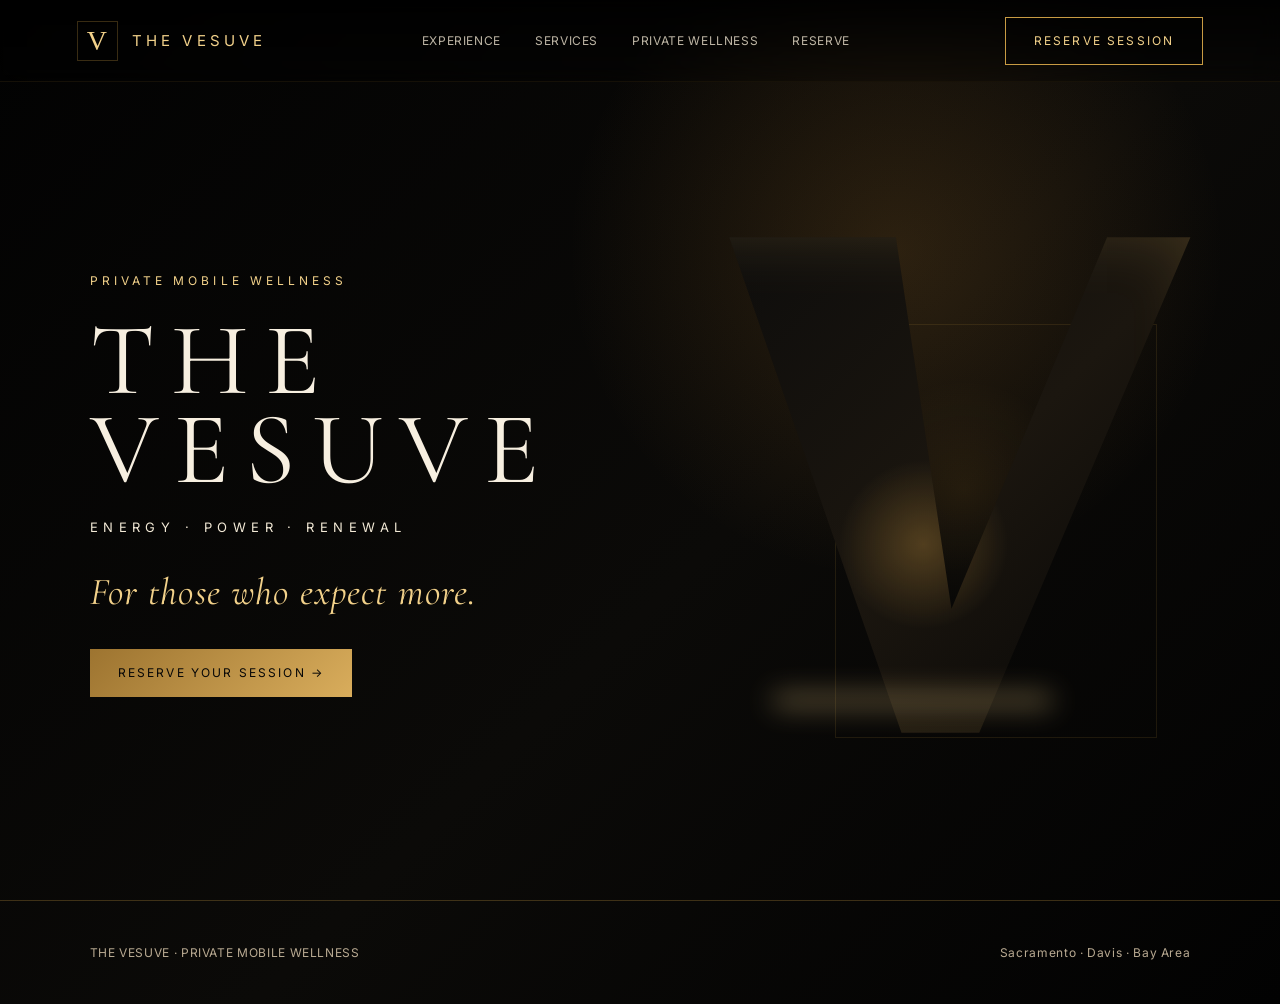
==== index.html @ 871d91bc "Add files via upload Initial website upload" ====
<!doctype html><html lang="en"><head><meta charset="utf-8"><meta name="viewport" content="width=device-width, initial-scale=1">
<link rel="preconnect" href="https://fonts.googleapis.com"><link href="https://fonts.googleapis.com/css2?family=Cormorant+Garamond:wght@400;500&family=Inter:wght@300;400;500;600&display=swap" rel="stylesheet"><link rel="stylesheet" href="styles.css"><title>The Vesuve | Private Mobile Wellness</title><meta name="description" content="The Vesuve — private mobile wellness for those who expect more."></head><body class="page"><header class="nav">
<a class="logo" href="index.html"><span class="logo-mark">V</span><span class="logo-text">THE VESUVE</span></a>
<nav class="nav-links"><a href="experience.html">Experience</a><a href="services.html">Services</a><a href="private-wellness.html">Private Wellness</a><a href="reserve.html">Reserve</a></nav>
<a class="btn" href="reserve.html">Reserve Session</a><div class="menu">☰</div>
</header><main class="hero"><section><div class="kicker">Private Mobile Wellness</div><h1>THE<br>VESUVE</h1><div class="subtitle">Energy · Power · Renewal</div><div class="tagline">For those who expect more.</div><a class="btn fill" href="reserve.html">Reserve Your Session →</a></section><section class="hero-v"><div class="hero-card"></div><div class="v-stone"></div><div class="v-glow"></div></section></main><footer class="footer"><div>THE VESUVE · PRIVATE MOBILE WELLNESS</div><div>Sacramento · Davis · Bay Area</div></footer></body></html>
---- styles.css ----
:root{
  --black:#050505; --black2:#0b0a08; --gold:#c89b43; --gold2:#f2d18a;
  --cream:#f7efe0; --muted:#b9aa92; --line:rgba(200,155,67,.28);
}
*{box-sizing:border-box}
html{scroll-behavior:smooth}
body{margin:0;background:var(--black);color:var(--cream);font-family:Inter,Arial,sans-serif;letter-spacing:.04em}
a{text-decoration:none;color:inherit}
.page{min-height:100vh;background:radial-gradient(circle at 70% 25%,rgba(201,139,54,.18),transparent 28%),linear-gradient(135deg,#020202,#0b0a08 55%,#020202)}
.nav{position:fixed;top:0;left:0;right:0;z-index:20;height:82px;display:flex;align-items:center;justify-content:space-between;padding:0 6vw;background:linear-gradient(to bottom,rgba(0,0,0,.85),rgba(0,0,0,.25));backdrop-filter:blur(10px);border-bottom:1px solid rgba(200,155,67,.10)}
.logo{display:flex;align-items:center;gap:14px;color:var(--gold2)}
.logo-mark{font-family:Georgia,serif;font-size:28px;line-height:1;border:1px solid var(--line);padding:5px 9px;color:var(--gold2)}
.logo-text{font-size:15px;letter-spacing:.28em}
.nav-links{display:flex;gap:34px;align-items:center;font-size:12px;text-transform:uppercase;color:#e7ddc9}
.nav-links a{opacity:.82}.nav-links a:hover{color:var(--gold2);opacity:1}
.btn{display:inline-flex;align-items:center;justify-content:center;gap:14px;min-height:48px;padding:0 28px;border:1px solid var(--gold);color:var(--gold2);background:rgba(0,0,0,.32);text-transform:uppercase;font-size:12px;letter-spacing:.18em}
.btn.fill{background:linear-gradient(135deg,#9d7430,#d9ad5c);color:#070707;border:none}.btn:hover{transform:translateY(-1px);box-shadow:0 0 30px rgba(200,155,67,.18)}
.menu{display:none;font-size:28px;color:var(--gold2)}
.hero{min-height:100vh;padding:130px 7vw 60px;display:grid;grid-template-columns:1fr 1.1fr;align-items:center;gap:40px}
.kicker{font-size:12px;text-transform:uppercase;color:var(--gold2);letter-spacing:.34em;margin-bottom:28px}
h1{margin:0;font-family:'Cormorant Garamond',Georgia,serif;font-size:clamp(54px,8vw,128px);font-weight:400;line-height:.86;letter-spacing:.16em}
.subtitle{font-size:13px;text-transform:uppercase;letter-spacing:.42em;margin:26px 0;color:#f3ead7}
.tagline{font-family:'Cormorant Garamond',Georgia,serif;color:var(--gold2);font-size:clamp(24px,3vw,38px);font-style:italic;letter-spacing:.03em;margin:34px 0}
.hero-v{position:relative;height:min(64vh,620px);min-height:430px;display:flex;align-items:center;justify-content:center}
.v-stone{position:absolute;inset:7% 0;background:radial-gradient(circle at 52% 62%,rgba(255,190,79,.24),transparent 20%),linear-gradient(135deg,#0b0b0b,#1b160f 55%,#050505);clip-path:polygon(17% 0,47% 0,57% 75%,85% 0,100% 0,62% 100%,48% 100%);box-shadow:0 0 90px rgba(211,151,61,.25),inset 0 0 60px rgba(255,205,108,.16);filter:drop-shadow(0 0 24px rgba(213,153,58,.55))}
.v-glow{position:absolute;bottom:12%;width:50%;height:7px;background:var(--gold2);filter:blur(14px);opacity:.8}
.hero-card{position:absolute;inset:auto 6% 6% auto;width:58%;height:72%;border:1px solid rgba(200,155,67,.13);background:radial-gradient(circle at 40% 40%,rgba(255,185,70,.08),transparent 35%)}
.section{min-height:100vh;padding:120px 7vw;display:grid;grid-template-columns:1fr 1fr;gap:70px;align-items:center;border-top:1px solid var(--line)}
.section h2{font-family:'Cormorant Garamond',Georgia,serif;font-size:clamp(38px,5vw,78px);line-height:.95;font-weight:400;letter-spacing:.12em;margin:0 0 26px}
.gold{color:var(--gold2)}.copy{font-size:17px;line-height:1.8;letter-spacing:.02em;color:#d3c7b6;max-width:560px}
.visual{min-height:480px;border:1px solid rgba(200,155,67,.18);background:linear-gradient(135deg,#090806,#1a120a,#050505);position:relative;overflow:hidden}
.visual:before{content:"";position:absolute;inset:0;background:radial-gradient(circle at 60% 35%,rgba(255,165,55,.28),transparent 18%),linear-gradient(115deg,transparent 0 44%,rgba(255,194,91,.2) 45%,transparent 47%)}
.visual.hands:after{content:"";position:absolute;left:8%;right:8%;bottom:18%;height:38%;border-radius:50% 50% 20% 20%;background:radial-gradient(ellipse at center,#8d5226,#2c170e 70%,transparent 73%);box-shadow:0 -25px 70px rgba(255,158,58,.25)}
.visual.room:before{background:linear-gradient(to right,rgba(0,0,0,.2),rgba(0,0,0,.75)),radial-gradient(circle at 72% 45%,rgba(255,172,64,.32),transparent 18%),linear-gradient(90deg,transparent 0 50%,rgba(201,155,67,.28) 50% 51%,transparent 52%),linear-gradient(135deg,#060504,#1b130c,#050505)}
.visual.room:after{content:"";position:absolute;left:10%;right:10%;bottom:18%;height:18%;background:#090807;border:1px solid rgba(200,155,67,.22);box-shadow:0 -30px 60px rgba(255,169,62,.15)}
.service{display:grid;grid-template-columns:1fr auto;gap:20px;padding:26px 0;border-bottom:1px solid var(--line)}
.service h3{margin:0 0 8px;font-size:15px;text-transform:uppercase;color:#fff;letter-spacing:.22em}.service p{margin:0;color:var(--muted);line-height:1.6;font-size:14px}.price{color:var(--gold2);font-size:13px;white-space:nowrap}
.form{max-width:700px;width:100%;display:grid;grid-template-columns:1fr 1fr;gap:16px}
.input,.textarea,select{width:100%;background:#080806;border:1px solid rgba(200,155,67,.23);color:var(--cream);padding:16px;font-size:14px;outline:none}.textarea{grid-column:1/-1;min-height:120px}.form .btn{grid-column:1/-1}
.features{display:grid;grid-template-columns:repeat(5,1fr);gap:20px;border-top:1px solid var(--line);padding-top:45px}
.feature{text-align:center;border-right:1px solid var(--line);padding:0 12px}.feature:last-child{border-right:none}.icon{font-size:34px;color:var(--gold2);margin-bottom:16px}.feature h3{font-size:13px;text-transform:uppercase;letter-spacing:.18em}
.footer{padding:44px 7vw;border-top:1px solid var(--line);display:flex;justify-content:space-between;color:var(--muted);font-size:12px}
@media(max-width:900px){.nav-links{display:none}.menu{display:block}.nav{height:70px}.hero,.section{grid-template-columns:1fr;padding:110px 6vw 60px}.hero-v{min-height:320px;height:42vh;order:-1}.features{grid-template-columns:1fr 1fr}.form{grid-template-columns:1fr}.footer{flex-direction:column;gap:16px}}
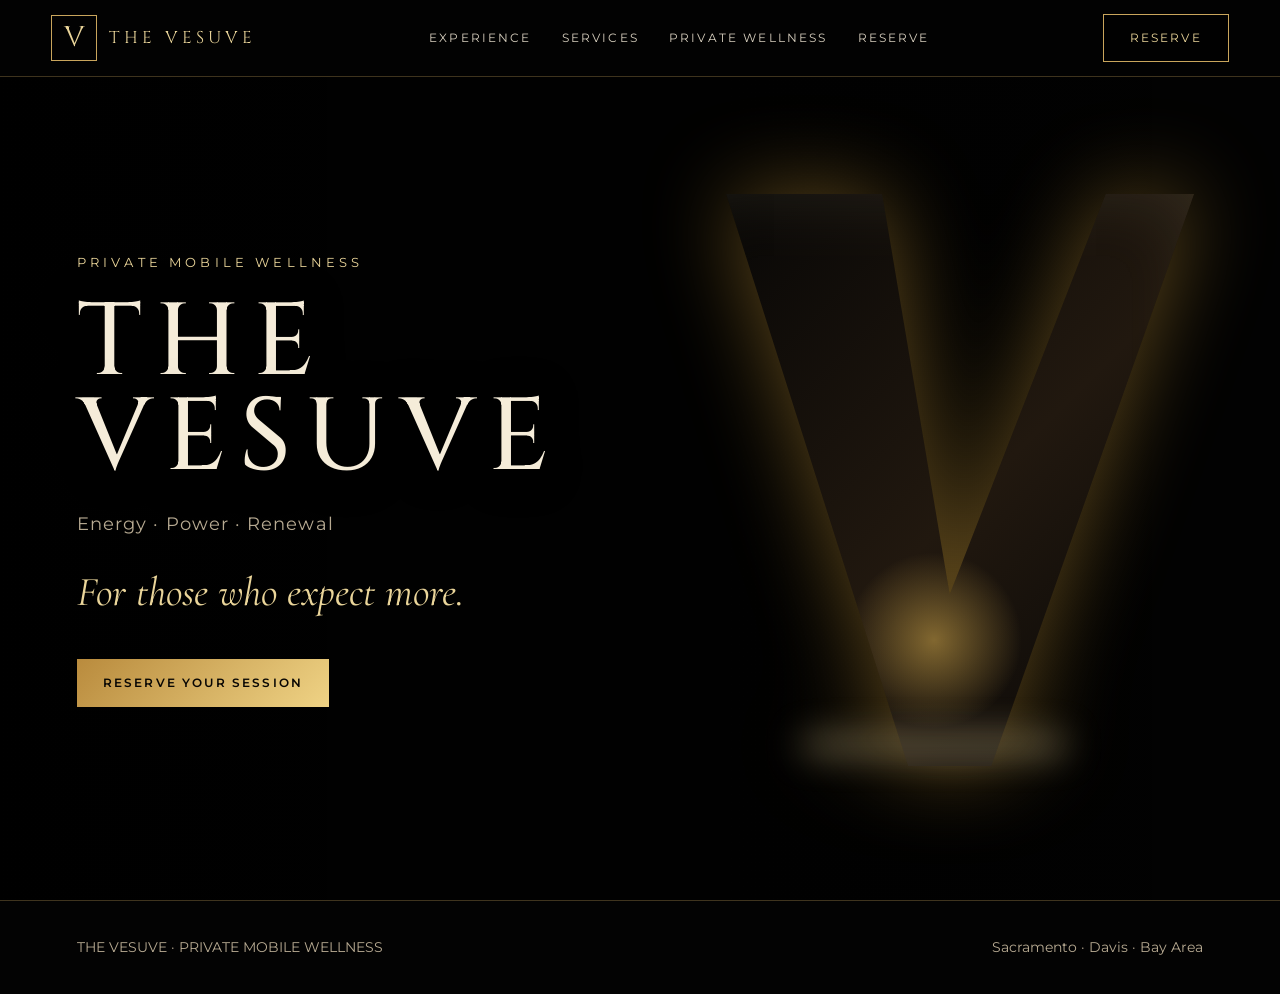
==== commit df2cfa91: "Upload website redesign V2" ====
--- a/index.html
+++ b/index.html
@@ -1,6 +1 @@
-<!doctype html><html lang="en"><head><meta charset="utf-8"><meta name="viewport" content="width=device-width, initial-scale=1">
-<link rel="preconnect" href="https://fonts.googleapis.com"><link href="https://fonts.googleapis.com/css2?family=Cormorant+Garamond:wght@400;500&family=Inter:wght@300;400;500;600&display=swap" rel="stylesheet"><link rel="stylesheet" href="styles.css"><title>The Vesuve | Private Mobile Wellness</title><meta name="description" content="The Vesuve — private mobile wellness for those who expect more."></head><body class="page"><header class="nav">
-<a class="logo" href="index.html"><span class="logo-mark">V</span><span class="logo-text">THE VESUVE</span></a>
-<nav class="nav-links"><a href="experience.html">Experience</a><a href="services.html">Services</a><a href="private-wellness.html">Private Wellness</a><a href="reserve.html">Reserve</a></nav>
-<a class="btn" href="reserve.html">Reserve Session</a><div class="menu">☰</div>
-</header><main class="hero"><section><div class="kicker">Private Mobile Wellness</div><h1>THE<br>VESUVE</h1><div class="subtitle">Energy · Power · Renewal</div><div class="tagline">For those who expect more.</div><a class="btn fill" href="reserve.html">Reserve Your Session →</a></section><section class="hero-v"><div class="hero-card"></div><div class="v-stone"></div><div class="v-glow"></div></section></main><footer class="footer"><div>THE VESUVE · PRIVATE MOBILE WELLNESS</div><div>Sacramento · Davis · Bay Area</div></footer></body></html>+<!doctype html><html lang="en"><head><meta charset="utf-8"><meta name="viewport" content="width=device-width, initial-scale=1"><link rel="preconnect" href="https://fonts.googleapis.com"><link href="https://fonts.googleapis.com/css2?family=Cinzel:wght@400;500;600&family=Cormorant+Garamond:ital,wght@0,400;0,500;1,400;1,500&family=Montserrat:wght@300;400;500;600&display=swap" rel="stylesheet"><link rel="stylesheet" href="styles.css"><title>The Vesuve | Private Mobile Wellness</title></head><body><header class="site-header"><a class="brand" href="index.html"><span class="brand-mark">V</span><span class="brand-name">THE VESUVE</span></a><nav class="nav"><a href="experience.html">Experience</a><a href="services.html">Services</a><a href="private-wellness.html">Private Wellness</a><a href="reserve.html">Reserve</a></nav><div class="header-actions"><a class="btn" href="reserve.html">Reserve</a><button class="menu-btn" data-menu-button aria-label="Open menu" aria-expanded="false">☰</button></div></header><nav class="mobile-menu" data-mobile-menu><a href="experience.html">Experience</a><a href="services.html">Services</a><a href="private-wellness.html">Private Wellness</a><a href="reserve.html">Reserve</a><a class="btn gold" href="reserve.html">Reserve Your Session</a></nav><main class="hero"><section class="hero-copy"><p class="kicker">Private Mobile Wellness</p><h1>THE<br>VESUVE</h1><p class="hero-sub">Energy · Power · Renewal</p><p class="tagline">For those who expect more.</p><a class="btn gold" href="reserve.html">Reserve Your Session</a></section><section class="v-symbol" aria-label="The Vesuve V symbol"></section></main><footer class="footer"><div>THE VESUVE · PRIVATE MOBILE WELLNESS</div><div>Sacramento · Davis · Bay Area</div></footer><script src="script.js"></script></body></html>
--- a/styles.css
+++ b/styles.css
@@ -1,44 +1,15 @@
 
-:root{
-  --black:#050505; --black2:#0b0a08; --gold:#c89b43; --gold2:#f2d18a;
-  --cream:#f7efe0; --muted:#b9aa92; --line:rgba(200,155,67,.28);
-}
-*{box-sizing:border-box}
-html{scroll-behavior:smooth}
-body{margin:0;background:var(--black);color:var(--cream);font-family:Inter,Arial,sans-serif;letter-spacing:.04em}
-a{text-decoration:none;color:inherit}
-.page{min-height:100vh;background:radial-gradient(circle at 70% 25%,rgba(201,139,54,.18),transparent 28%),linear-gradient(135deg,#020202,#0b0a08 55%,#020202)}
-.nav{position:fixed;top:0;left:0;right:0;z-index:20;height:82px;display:flex;align-items:center;justify-content:space-between;padding:0 6vw;background:linear-gradient(to bottom,rgba(0,0,0,.85),rgba(0,0,0,.25));backdrop-filter:blur(10px);border-bottom:1px solid rgba(200,155,67,.10)}
-.logo{display:flex;align-items:center;gap:14px;color:var(--gold2)}
-.logo-mark{font-family:Georgia,serif;font-size:28px;line-height:1;border:1px solid var(--line);padding:5px 9px;color:var(--gold2)}
-.logo-text{font-size:15px;letter-spacing:.28em}
-.nav-links{display:flex;gap:34px;align-items:center;font-size:12px;text-transform:uppercase;color:#e7ddc9}
-.nav-links a{opacity:.82}.nav-links a:hover{color:var(--gold2);opacity:1}
-.btn{display:inline-flex;align-items:center;justify-content:center;gap:14px;min-height:48px;padding:0 28px;border:1px solid var(--gold);color:var(--gold2);background:rgba(0,0,0,.32);text-transform:uppercase;font-size:12px;letter-spacing:.18em}
-.btn.fill{background:linear-gradient(135deg,#9d7430,#d9ad5c);color:#070707;border:none}.btn:hover{transform:translateY(-1px);box-shadow:0 0 30px rgba(200,155,67,.18)}
-.menu{display:none;font-size:28px;color:var(--gold2)}
-.hero{min-height:100vh;padding:130px 7vw 60px;display:grid;grid-template-columns:1fr 1.1fr;align-items:center;gap:40px}
-.kicker{font-size:12px;text-transform:uppercase;color:var(--gold2);letter-spacing:.34em;margin-bottom:28px}
-h1{margin:0;font-family:'Cormorant Garamond',Georgia,serif;font-size:clamp(54px,8vw,128px);font-weight:400;line-height:.86;letter-spacing:.16em}
-.subtitle{font-size:13px;text-transform:uppercase;letter-spacing:.42em;margin:26px 0;color:#f3ead7}
-.tagline{font-family:'Cormorant Garamond',Georgia,serif;color:var(--gold2);font-size:clamp(24px,3vw,38px);font-style:italic;letter-spacing:.03em;margin:34px 0}
-.hero-v{position:relative;height:min(64vh,620px);min-height:430px;display:flex;align-items:center;justify-content:center}
-.v-stone{position:absolute;inset:7% 0;background:radial-gradient(circle at 52% 62%,rgba(255,190,79,.24),transparent 20%),linear-gradient(135deg,#0b0b0b,#1b160f 55%,#050505);clip-path:polygon(17% 0,47% 0,57% 75%,85% 0,100% 0,62% 100%,48% 100%);box-shadow:0 0 90px rgba(211,151,61,.25),inset 0 0 60px rgba(255,205,108,.16);filter:drop-shadow(0 0 24px rgba(213,153,58,.55))}
-.v-glow{position:absolute;bottom:12%;width:50%;height:7px;background:var(--gold2);filter:blur(14px);opacity:.8}
-.hero-card{position:absolute;inset:auto 6% 6% auto;width:58%;height:72%;border:1px solid rgba(200,155,67,.13);background:radial-gradient(circle at 40% 40%,rgba(255,185,70,.08),transparent 35%)}
-.section{min-height:100vh;padding:120px 7vw;display:grid;grid-template-columns:1fr 1fr;gap:70px;align-items:center;border-top:1px solid var(--line)}
-.section h2{font-family:'Cormorant Garamond',Georgia,serif;font-size:clamp(38px,5vw,78px);line-height:.95;font-weight:400;letter-spacing:.12em;margin:0 0 26px}
-.gold{color:var(--gold2)}.copy{font-size:17px;line-height:1.8;letter-spacing:.02em;color:#d3c7b6;max-width:560px}
-.visual{min-height:480px;border:1px solid rgba(200,155,67,.18);background:linear-gradient(135deg,#090806,#1a120a,#050505);position:relative;overflow:hidden}
-.visual:before{content:"";position:absolute;inset:0;background:radial-gradient(circle at 60% 35%,rgba(255,165,55,.28),transparent 18%),linear-gradient(115deg,transparent 0 44%,rgba(255,194,91,.2) 45%,transparent 47%)}
-.visual.hands:after{content:"";position:absolute;left:8%;right:8%;bottom:18%;height:38%;border-radius:50% 50% 20% 20%;background:radial-gradient(ellipse at center,#8d5226,#2c170e 70%,transparent 73%);box-shadow:0 -25px 70px rgba(255,158,58,.25)}
-.visual.room:before{background:linear-gradient(to right,rgba(0,0,0,.2),rgba(0,0,0,.75)),radial-gradient(circle at 72% 45%,rgba(255,172,64,.32),transparent 18%),linear-gradient(90deg,transparent 0 50%,rgba(201,155,67,.28) 50% 51%,transparent 52%),linear-gradient(135deg,#060504,#1b130c,#050505)}
-.visual.room:after{content:"";position:absolute;left:10%;right:10%;bottom:18%;height:18%;background:#090807;border:1px solid rgba(200,155,67,.22);box-shadow:0 -30px 60px rgba(255,169,62,.15)}
-.service{display:grid;grid-template-columns:1fr auto;gap:20px;padding:26px 0;border-bottom:1px solid var(--line)}
-.service h3{margin:0 0 8px;font-size:15px;text-transform:uppercase;color:#fff;letter-spacing:.22em}.service p{margin:0;color:var(--muted);line-height:1.6;font-size:14px}.price{color:var(--gold2);font-size:13px;white-space:nowrap}
-.form{max-width:700px;width:100%;display:grid;grid-template-columns:1fr 1fr;gap:16px}
-.input,.textarea,select{width:100%;background:#080806;border:1px solid rgba(200,155,67,.23);color:var(--cream);padding:16px;font-size:14px;outline:none}.textarea{grid-column:1/-1;min-height:120px}.form .btn{grid-column:1/-1}
-.features{display:grid;grid-template-columns:repeat(5,1fr);gap:20px;border-top:1px solid var(--line);padding-top:45px}
-.feature{text-align:center;border-right:1px solid var(--line);padding:0 12px}.feature:last-child{border-right:none}.icon{font-size:34px;color:var(--gold2);margin-bottom:16px}.feature h3{font-size:13px;text-transform:uppercase;letter-spacing:.18em}
-.footer{padding:44px 7vw;border-top:1px solid var(--line);display:flex;justify-content:space-between;color:var(--muted);font-size:12px}
-@media(max-width:900px){.nav-links{display:none}.menu{display:block}.nav{height:70px}.hero,.section{grid-template-columns:1fr;padding:110px 6vw 60px}.hero-v{min-height:320px;height:42vh;order:-1}.features{grid-template-columns:1fr 1fr}.form{grid-template-columns:1fr}.footer{flex-direction:column;gap:16px}}
+:root{--black:#030303;--gold:#c9a55c;--gold-soft:#ead59a;--cream:#f5ecd9;--muted:#b7aa92;--line:rgba(201,165,92,.30)}
+*{box-sizing:border-box}html{scroll-behavior:smooth}body{margin:0;background:#030303;color:var(--cream);font-family:"Montserrat",Arial,sans-serif;line-height:1.5}a{text-decoration:none;color:inherit}
+.site-header{position:fixed;top:0;left:0;right:0;z-index:100;min-height:74px;display:flex;align-items:center;justify-content:space-between;padding:14px clamp(18px,4vw,64px);background:rgba(3,3,3,.90);backdrop-filter:blur(16px);border-bottom:1px solid var(--line)}
+.brand{display:flex;align-items:center;gap:12px}.brand-mark{width:46px;height:46px;border:1px solid var(--gold);display:grid;place-items:center;color:var(--gold-soft);font-family:"Cinzel",Georgia,serif;font-size:28px}.brand-name{font-family:"Cinzel",Georgia,serif;font-size:17px;letter-spacing:.24em;color:var(--gold-soft);white-space:nowrap}
+.nav{display:flex;gap:30px;align-items:center}.nav a{font-size:12px;letter-spacing:.18em;text-transform:uppercase;color:var(--cream);opacity:.88}.nav a:hover{color:var(--gold-soft)}
+.header-actions{display:flex;align-items:center;gap:12px}.btn{border:1px solid var(--gold);color:var(--gold-soft);background:rgba(0,0,0,.38);min-height:48px;padding:0 26px;display:inline-flex;align-items:center;justify-content:center;text-transform:uppercase;font-size:12px;letter-spacing:.18em;cursor:pointer}.btn.gold{background:linear-gradient(135deg,#b98b3d,#efd385);color:#080603;border:none;font-weight:600}.menu-btn{display:none;width:48px;height:48px;border:1px solid var(--line);background:transparent;color:var(--gold-soft);font-size:27px}
+.mobile-menu{display:none;position:fixed;top:74px;left:0;right:0;z-index:90;background:rgba(3,3,3,.98);border-bottom:1px solid var(--line);padding:22px}.mobile-menu.open{display:block}.mobile-menu a{display:block;padding:18px 6px;border-bottom:1px solid rgba(201,165,92,.14);text-transform:uppercase;letter-spacing:.18em;color:var(--cream)}.mobile-menu .btn{width:100%;margin-top:20px}
+.hero{min-height:100svh;padding:120px clamp(22px,6vw,88px) 60px;display:grid;grid-template-columns:1fr 1fr;gap:50px;align-items:center;overflow:hidden;background:linear-gradient(90deg,rgba(0,0,0,.98) 0%,rgba(0,0,0,.72) 45%,rgba(0,0,0,.45) 100%),url("assets/hero.jpg");background-size:cover;background-position:center}.hero-copy{max-width:680px}.kicker{color:var(--gold-soft);font-size:13px;letter-spacing:.32em;text-transform:uppercase;margin:0 0 24px}.hero h1{font-family:"Cinzel",Georgia,serif;font-weight:500;font-size:clamp(54px,8vw,120px);line-height:.92;letter-spacing:.13em;margin:0 0 26px;color:var(--cream);text-shadow:0 4px 38px rgba(0,0,0,.65)}.tagline{font-family:"Cormorant Garamond",Georgia,serif;font-style:italic;font-size:clamp(28px,3.2vw,48px);color:var(--gold-soft);margin:24px 0 36px}.hero-sub{font-size:18px;color:var(--muted);max-width:520px;letter-spacing:.06em}
+.v-symbol{justify-self:center;width:min(42vw,520px);aspect-ratio:1/1.1;position:relative;filter:drop-shadow(0 0 45px rgba(214,163,62,.45))}.v-symbol:before{content:"";position:absolute;inset:0;background:radial-gradient(circle at 50% 78%,rgba(255,205,91,.45),transparent 17%),linear-gradient(135deg,#050505,#21180f 55%,#050505);clip-path:polygon(10% 0,40% 0,53% 70%,83% 0,100% 0,61% 100%,45% 100%);box-shadow:inset 0 0 70px rgba(234,213,154,.12)}.v-symbol:after{content:"";position:absolute;left:25%;right:25%;bottom:3%;height:8px;background:var(--gold-soft);filter:blur(18px)}
+.split{min-height:100svh;padding:110px clamp(22px,6vw,88px);display:grid;grid-template-columns:1fr 1fr;gap:64px;align-items:center;border-top:1px solid var(--line);background:radial-gradient(circle at 75% 30%,rgba(201,165,92,.10),transparent 30%),#030303}.split.reverse .photo{order:-1}.eyebrow{color:var(--gold-soft);font-size:13px;letter-spacing:.30em;text-transform:uppercase;margin-bottom:20px}h2{font-family:"Cinzel",Georgia,serif;font-size:clamp(38px,5vw,76px);line-height:1.03;letter-spacing:.08em;margin:0 0 26px;font-weight:500}.gold-text{color:var(--gold-soft)}.copy{color:#d5cab8;font-size:18px;max-width:600px;line-height:1.8}.photo{min-height:560px;border:1px solid var(--line);background-size:cover;background-position:center;box-shadow:0 34px 100px rgba(0,0,0,.65)}.photo.experience{background-image:linear-gradient(rgba(0,0,0,.12),rgba(0,0,0,.22)),url("assets/experience.jpg")}.photo.private{background-image:linear-gradient(rgba(0,0,0,.15),rgba(0,0,0,.35)),url("assets/private-wellness.jpg")}.photo.services{background-image:linear-gradient(rgba(0,0,0,.2),rgba(0,0,0,.42)),url("assets/services.jpg")}
+.services-page{padding:120px clamp(22px,6vw,88px) 80px;min-height:100svh;background:#030303}.services-grid{margin-top:42px;display:grid;grid-template-columns:repeat(2,minmax(0,1fr));gap:18px}.service-card{border:1px solid var(--line);padding:30px;background:linear-gradient(135deg,rgba(255,255,255,.035),rgba(201,165,92,.035))}.service-card h3{font-family:"Cinzel",Georgia,serif;letter-spacing:.12em;font-size:22px;margin:0 0 10px}.service-card p{color:var(--muted);margin:0 0 18px;font-size:16px;line-height:1.6}.price{color:var(--gold-soft);letter-spacing:.18em;font-size:12px;text-transform:uppercase}
+.reserve-page{min-height:100svh;padding:120px clamp(22px,6vw,88px) 80px;display:grid;grid-template-columns:1fr 1fr;gap:60px;align-items:start;background:linear-gradient(90deg,rgba(0,0,0,.94),rgba(0,0,0,.72)),url("assets/private-wellness.jpg");background-size:cover;background-position:center}.form{border:1px solid var(--line);background:rgba(3,3,3,.78);padding:28px;display:grid;gap:16px}.input,.textarea,select{width:100%;min-height:54px;padding:15px 16px;background:#080705;border:1px solid rgba(201,165,92,.25);color:var(--cream);font-size:16px;outline:none}.textarea{min-height:140px;resize:vertical}
+.footer{border-top:1px solid var(--line);padding:36px clamp(22px,6vw,88px);color:var(--muted);display:flex;justify-content:space-between;gap:20px;font-size:14px}
+@media(max-width:920px){.site-header{min-height:70px;padding:12px 16px}.brand-name{font-size:14px;letter-spacing:.18em}.brand-mark{width:42px;height:42px;font-size:25px}.nav{display:none}.header-actions .btn{display:none}.menu-btn{display:grid;place-items:center}.mobile-menu{top:70px}.hero{min-height:100svh;grid-template-columns:1fr;padding:118px 22px 54px;background:linear-gradient(180deg,rgba(0,0,0,.96) 0%,rgba(0,0,0,.76) 55%,rgba(0,0,0,.92) 100%),url("assets/hero.jpg");background-size:cover;background-position:center}.v-symbol{order:-1;width:min(72vw,330px);margin:0 auto -18px}.hero h1{font-size:clamp(44px,14vw,64px);letter-spacing:.10em;line-height:.95}.tagline{font-size:31px;margin:20px 0 30px}.hero-sub{font-size:16px}.btn{width:100%;min-height:56px;font-size:12px}.split,.reserve-page{grid-template-columns:1fr;padding:92px 22px 58px;gap:34px}.split.reverse .photo{order:0}h2{font-size:clamp(34px,11vw,52px)}.copy{font-size:17px;line-height:1.7}.photo{min-height:360px;background-position:center}.services-page{padding:100px 22px 60px}.services-grid{grid-template-columns:1fr}.service-card{padding:24px}.footer{flex-direction:column;font-size:13px}}
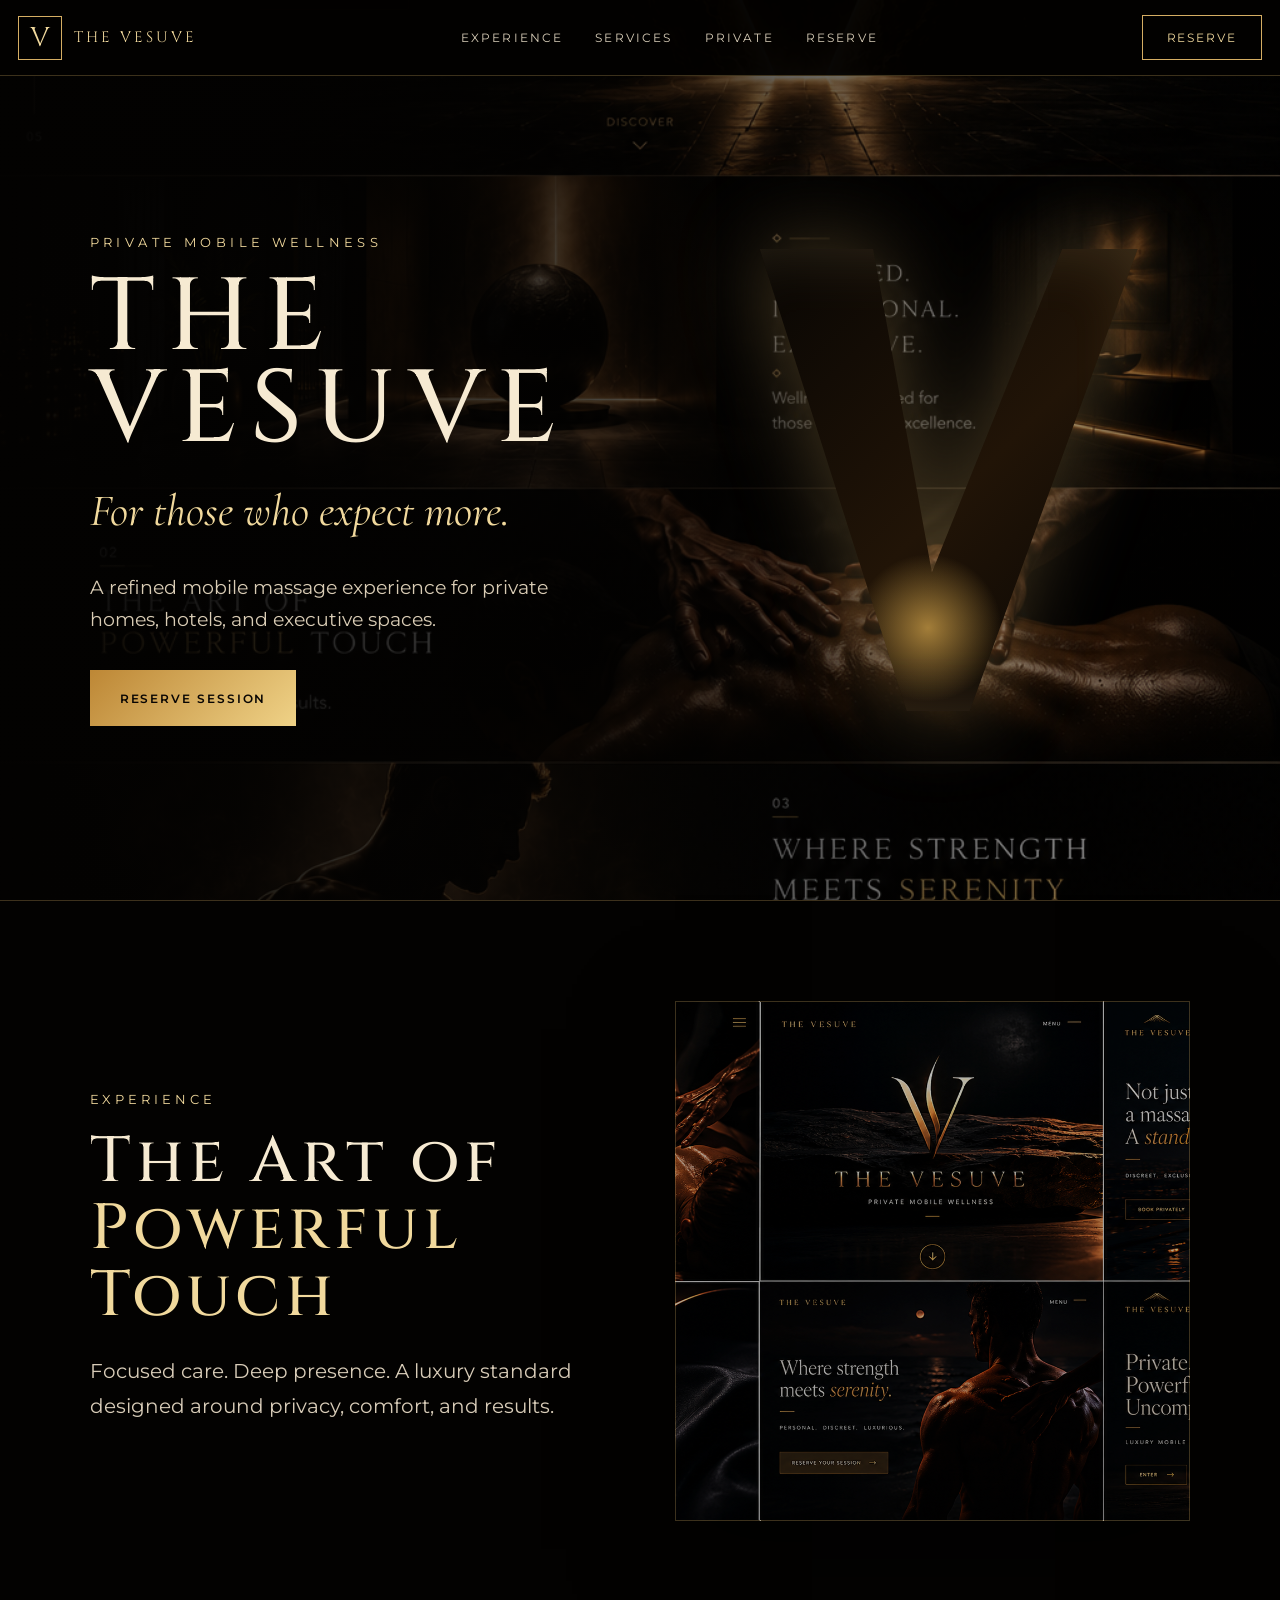
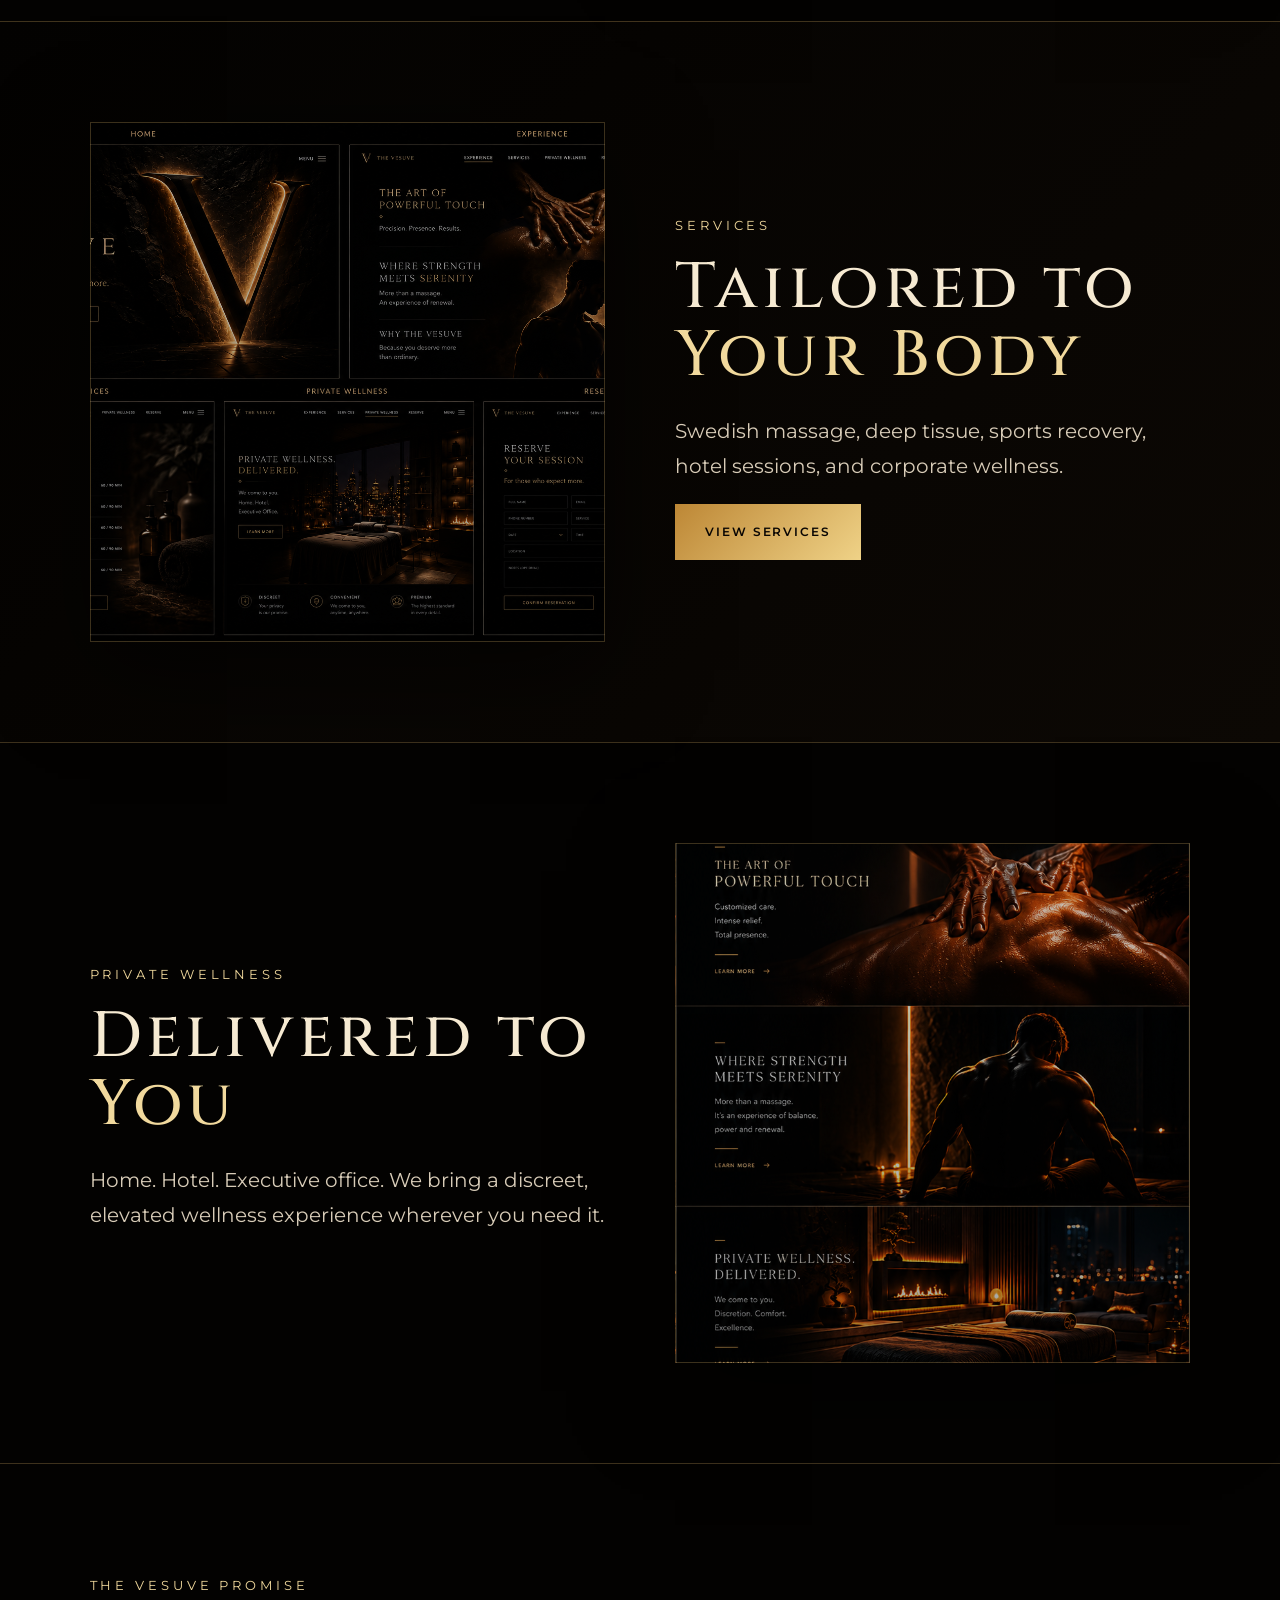
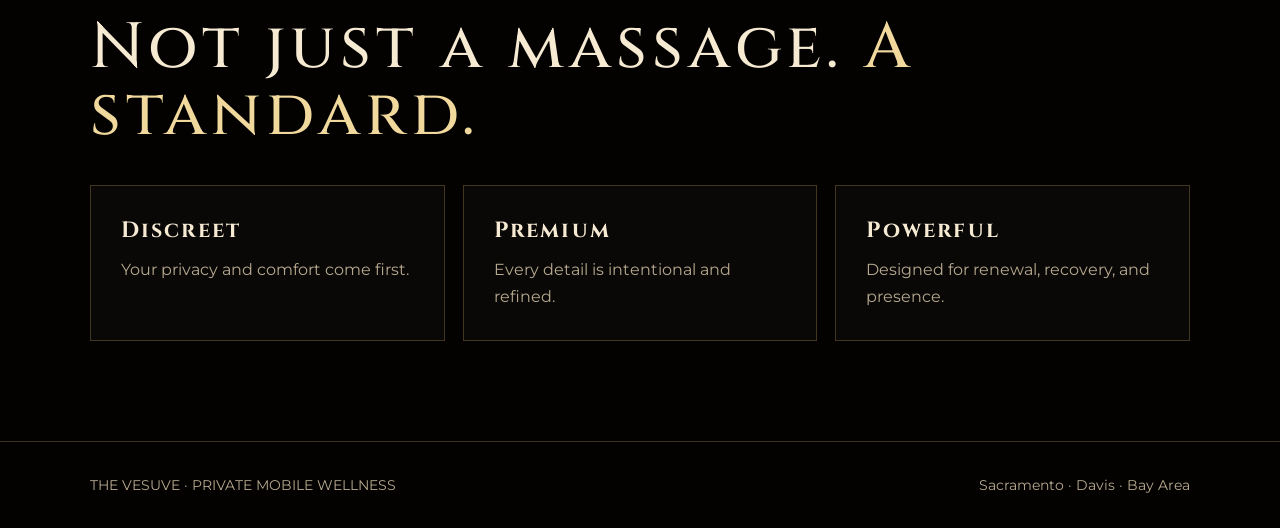
==== commit 164e44e2: "Add files via upload" ====
--- a/index.html
+++ b/index.html
@@ -1 +1 @@
-<!doctype html><html lang="en"><head><meta charset="utf-8"><meta name="viewport" content="width=device-width, initial-scale=1"><link rel="preconnect" href="https://fonts.googleapis.com"><link href="https://fonts.googleapis.com/css2?family=Cinzel:wght@400;500;600&family=Cormorant+Garamond:ital,wght@0,400;0,500;1,400;1,500&family=Montserrat:wght@300;400;500;600&display=swap" rel="stylesheet"><link rel="stylesheet" href="styles.css"><title>The Vesuve | Private Mobile Wellness</title></head><body><header class="site-header"><a class="brand" href="index.html"><span class="brand-mark">V</span><span class="brand-name">THE VESUVE</span></a><nav class="nav"><a href="experience.html">Experience</a><a href="services.html">Services</a><a href="private-wellness.html">Private Wellness</a><a href="reserve.html">Reserve</a></nav><div class="header-actions"><a class="btn" href="reserve.html">Reserve</a><button class="menu-btn" data-menu-button aria-label="Open menu" aria-expanded="false">☰</button></div></header><nav class="mobile-menu" data-mobile-menu><a href="experience.html">Experience</a><a href="services.html">Services</a><a href="private-wellness.html">Private Wellness</a><a href="reserve.html">Reserve</a><a class="btn gold" href="reserve.html">Reserve Your Session</a></nav><main class="hero"><section class="hero-copy"><p class="kicker">Private Mobile Wellness</p><h1>THE<br>VESUVE</h1><p class="hero-sub">Energy · Power · Renewal</p><p class="tagline">For those who expect more.</p><a class="btn gold" href="reserve.html">Reserve Your Session</a></section><section class="v-symbol" aria-label="The Vesuve V symbol"></section></main><footer class="footer"><div>THE VESUVE · PRIVATE MOBILE WELLNESS</div><div>Sacramento · Davis · Bay Area</div></footer><script src="script.js"></script></body></html>+<!doctype html><html lang="en"><head><meta charset="utf-8"><meta name="viewport" content="width=device-width, initial-scale=1"><link rel="preconnect" href="https://fonts.googleapis.com"><link href="https://fonts.googleapis.com/css2?family=Cinzel:wght@400;500;600&family=Cormorant+Garamond:ital,wght@0,400;0,500;1,400;1,500&family=Montserrat:wght@300;400;500;600&display=swap" rel="stylesheet"><link rel="stylesheet" href="styles.css"><title>The Vesuve | Private Mobile Wellness</title></head><body><header class="header"><a class="logo" href="index.html"><span class="logo-v">V</span><span class="logo-text">THE VESUVE</span></a><nav class="desktop-nav"><a href="index.html#experience">Experience</a><a href="index.html#services">Services</a><a href="index.html#private">Private</a><a href="reserve.html">Reserve</a></nav><a class="desktop-cta" href="reserve.html">Reserve</a><button class="menu-button" data-menu-button aria-label="Open menu" aria-expanded="false">☰</button></header><nav class="mobile-menu" data-mobile-menu><a href="index.html#experience">Experience</a><a href="index.html#services">Services</a><a href="index.html#private">Private Wellness</a><a href="reserve.html">Reserve</a><a class="gold-button" href="reserve.html">Reserve Session</a></nav><main><section class="hero"><div class="hero-copy"><p class="kicker">Private Mobile Wellness</p><h1>THE<br>VESUVE</h1><p class="tagline">For those who expect more.</p><p class="subline">A refined mobile massage experience for private homes, hotels, and executive spaces.</p><a class="gold-button" href="reserve.html">Reserve Session</a></div><div class="hero-symbol" aria-hidden="true"></div></section><section id="experience" class="section"><div class="section-text"><p class="eyebrow">Experience</p><h2>The Art of <span class="gold">Powerful Touch</span></h2><p class="copy">Focused care. Deep presence. A luxury standard designed around privacy, comfort, and results.</p></div><div class="image-panel experience-img"></div></section><section id="services" class="section alt"><div class="image-panel services-img"></div><div class="section-text"><p class="eyebrow">Services</p><h2>Tailored to <span class="gold">Your Body</span></h2><p class="copy">Swedish massage, deep tissue, sports recovery, hotel sessions, and corporate wellness.</p><a class="gold-button" href="services.html">View Services</a></div></section><section id="private" class="section"><div class="section-text"><p class="eyebrow">Private Wellness</p><h2>Delivered to <span class="gold">You</span></h2><p class="copy">Home. Hotel. Executive office. We bring a discreet, elevated wellness experience wherever you need it.</p></div><div class="image-panel private-img"></div></section><section class="cards"><p class="eyebrow">The Vesuve Promise</p><h2>Not just a massage. <span class="gold">A standard.</span></h2><div class="cards-grid"><div class="card"><h3>Discreet</h3><p>Your privacy and comfort come first.</p></div><div class="card"><h3>Premium</h3><p>Every detail is intentional and refined.</p></div><div class="card"><h3>Powerful</h3><p>Designed for renewal, recovery, and presence.</p></div></div></section></main><footer class="footer"><div>THE VESUVE · PRIVATE MOBILE WELLNESS</div><div>Sacramento · Davis · Bay Area</div></footer><script src="script.js"></script></body></html>
--- a/styles.css
+++ b/styles.css
@@ -1,15 +1,316 @@
 
-:root{--black:#030303;--gold:#c9a55c;--gold-soft:#ead59a;--cream:#f5ecd9;--muted:#b7aa92;--line:rgba(201,165,92,.30)}
-*{box-sizing:border-box}html{scroll-behavior:smooth}body{margin:0;background:#030303;color:var(--cream);font-family:"Montserrat",Arial,sans-serif;line-height:1.5}a{text-decoration:none;color:inherit}
-.site-header{position:fixed;top:0;left:0;right:0;z-index:100;min-height:74px;display:flex;align-items:center;justify-content:space-between;padding:14px clamp(18px,4vw,64px);background:rgba(3,3,3,.90);backdrop-filter:blur(16px);border-bottom:1px solid var(--line)}
-.brand{display:flex;align-items:center;gap:12px}.brand-mark{width:46px;height:46px;border:1px solid var(--gold);display:grid;place-items:center;color:var(--gold-soft);font-family:"Cinzel",Georgia,serif;font-size:28px}.brand-name{font-family:"Cinzel",Georgia,serif;font-size:17px;letter-spacing:.24em;color:var(--gold-soft);white-space:nowrap}
-.nav{display:flex;gap:30px;align-items:center}.nav a{font-size:12px;letter-spacing:.18em;text-transform:uppercase;color:var(--cream);opacity:.88}.nav a:hover{color:var(--gold-soft)}
-.header-actions{display:flex;align-items:center;gap:12px}.btn{border:1px solid var(--gold);color:var(--gold-soft);background:rgba(0,0,0,.38);min-height:48px;padding:0 26px;display:inline-flex;align-items:center;justify-content:center;text-transform:uppercase;font-size:12px;letter-spacing:.18em;cursor:pointer}.btn.gold{background:linear-gradient(135deg,#b98b3d,#efd385);color:#080603;border:none;font-weight:600}.menu-btn{display:none;width:48px;height:48px;border:1px solid var(--line);background:transparent;color:var(--gold-soft);font-size:27px}
-.mobile-menu{display:none;position:fixed;top:74px;left:0;right:0;z-index:90;background:rgba(3,3,3,.98);border-bottom:1px solid var(--line);padding:22px}.mobile-menu.open{display:block}.mobile-menu a{display:block;padding:18px 6px;border-bottom:1px solid rgba(201,165,92,.14);text-transform:uppercase;letter-spacing:.18em;color:var(--cream)}.mobile-menu .btn{width:100%;margin-top:20px}
-.hero{min-height:100svh;padding:120px clamp(22px,6vw,88px) 60px;display:grid;grid-template-columns:1fr 1fr;gap:50px;align-items:center;overflow:hidden;background:linear-gradient(90deg,rgba(0,0,0,.98) 0%,rgba(0,0,0,.72) 45%,rgba(0,0,0,.45) 100%),url("assets/hero.jpg");background-size:cover;background-position:center}.hero-copy{max-width:680px}.kicker{color:var(--gold-soft);font-size:13px;letter-spacing:.32em;text-transform:uppercase;margin:0 0 24px}.hero h1{font-family:"Cinzel",Georgia,serif;font-weight:500;font-size:clamp(54px,8vw,120px);line-height:.92;letter-spacing:.13em;margin:0 0 26px;color:var(--cream);text-shadow:0 4px 38px rgba(0,0,0,.65)}.tagline{font-family:"Cormorant Garamond",Georgia,serif;font-style:italic;font-size:clamp(28px,3.2vw,48px);color:var(--gold-soft);margin:24px 0 36px}.hero-sub{font-size:18px;color:var(--muted);max-width:520px;letter-spacing:.06em}
-.v-symbol{justify-self:center;width:min(42vw,520px);aspect-ratio:1/1.1;position:relative;filter:drop-shadow(0 0 45px rgba(214,163,62,.45))}.v-symbol:before{content:"";position:absolute;inset:0;background:radial-gradient(circle at 50% 78%,rgba(255,205,91,.45),transparent 17%),linear-gradient(135deg,#050505,#21180f 55%,#050505);clip-path:polygon(10% 0,40% 0,53% 70%,83% 0,100% 0,61% 100%,45% 100%);box-shadow:inset 0 0 70px rgba(234,213,154,.12)}.v-symbol:after{content:"";position:absolute;left:25%;right:25%;bottom:3%;height:8px;background:var(--gold-soft);filter:blur(18px)}
-.split{min-height:100svh;padding:110px clamp(22px,6vw,88px);display:grid;grid-template-columns:1fr 1fr;gap:64px;align-items:center;border-top:1px solid var(--line);background:radial-gradient(circle at 75% 30%,rgba(201,165,92,.10),transparent 30%),#030303}.split.reverse .photo{order:-1}.eyebrow{color:var(--gold-soft);font-size:13px;letter-spacing:.30em;text-transform:uppercase;margin-bottom:20px}h2{font-family:"Cinzel",Georgia,serif;font-size:clamp(38px,5vw,76px);line-height:1.03;letter-spacing:.08em;margin:0 0 26px;font-weight:500}.gold-text{color:var(--gold-soft)}.copy{color:#d5cab8;font-size:18px;max-width:600px;line-height:1.8}.photo{min-height:560px;border:1px solid var(--line);background-size:cover;background-position:center;box-shadow:0 34px 100px rgba(0,0,0,.65)}.photo.experience{background-image:linear-gradient(rgba(0,0,0,.12),rgba(0,0,0,.22)),url("assets/experience.jpg")}.photo.private{background-image:linear-gradient(rgba(0,0,0,.15),rgba(0,0,0,.35)),url("assets/private-wellness.jpg")}.photo.services{background-image:linear-gradient(rgba(0,0,0,.2),rgba(0,0,0,.42)),url("assets/services.jpg")}
-.services-page{padding:120px clamp(22px,6vw,88px) 80px;min-height:100svh;background:#030303}.services-grid{margin-top:42px;display:grid;grid-template-columns:repeat(2,minmax(0,1fr));gap:18px}.service-card{border:1px solid var(--line);padding:30px;background:linear-gradient(135deg,rgba(255,255,255,.035),rgba(201,165,92,.035))}.service-card h3{font-family:"Cinzel",Georgia,serif;letter-spacing:.12em;font-size:22px;margin:0 0 10px}.service-card p{color:var(--muted);margin:0 0 18px;font-size:16px;line-height:1.6}.price{color:var(--gold-soft);letter-spacing:.18em;font-size:12px;text-transform:uppercase}
-.reserve-page{min-height:100svh;padding:120px clamp(22px,6vw,88px) 80px;display:grid;grid-template-columns:1fr 1fr;gap:60px;align-items:start;background:linear-gradient(90deg,rgba(0,0,0,.94),rgba(0,0,0,.72)),url("assets/private-wellness.jpg");background-size:cover;background-position:center}.form{border:1px solid var(--line);background:rgba(3,3,3,.78);padding:28px;display:grid;gap:16px}.input,.textarea,select{width:100%;min-height:54px;padding:15px 16px;background:#080705;border:1px solid rgba(201,165,92,.25);color:var(--cream);font-size:16px;outline:none}.textarea{min-height:140px;resize:vertical}
-.footer{border-top:1px solid var(--line);padding:36px clamp(22px,6vw,88px);color:var(--muted);display:flex;justify-content:space-between;gap:20px;font-size:14px}
-@media(max-width:920px){.site-header{min-height:70px;padding:12px 16px}.brand-name{font-size:14px;letter-spacing:.18em}.brand-mark{width:42px;height:42px;font-size:25px}.nav{display:none}.header-actions .btn{display:none}.menu-btn{display:grid;place-items:center}.mobile-menu{top:70px}.hero{min-height:100svh;grid-template-columns:1fr;padding:118px 22px 54px;background:linear-gradient(180deg,rgba(0,0,0,.96) 0%,rgba(0,0,0,.76) 55%,rgba(0,0,0,.92) 100%),url("assets/hero.jpg");background-size:cover;background-position:center}.v-symbol{order:-1;width:min(72vw,330px);margin:0 auto -18px}.hero h1{font-size:clamp(44px,14vw,64px);letter-spacing:.10em;line-height:.95}.tagline{font-size:31px;margin:20px 0 30px}.hero-sub{font-size:16px}.btn{width:100%;min-height:56px;font-size:12px}.split,.reserve-page{grid-template-columns:1fr;padding:92px 22px 58px;gap:34px}.split.reverse .photo{order:0}h2{font-size:clamp(34px,11vw,52px)}.copy{font-size:17px;line-height:1.7}.photo{min-height:360px;background-position:center}.services-page{padding:100px 22px 60px}.services-grid{grid-template-columns:1fr}.service-card{padding:24px}.footer{flex-direction:column;font-size:13px}}
+:root{
+  --black:#030201;
+  --soft-black:#090705;
+  --gold:#d5ad63;
+  --gold-light:#f1d99d;
+  --cream:#f6ead2;
+  --muted:#b7a98f;
+  --line:rgba(213,173,99,.28);
+}
+*{box-sizing:border-box}
+html{scroll-behavior:smooth}
+body{
+  margin:0;
+  background:var(--black);
+  color:var(--cream);
+  font-family:"Montserrat",Arial,sans-serif;
+}
+a{text-decoration:none;color:inherit}
+.header{
+  position:fixed;
+  top:0;left:0;right:0;
+  z-index:20;
+  height:76px;
+  display:flex;
+  align-items:center;
+  justify-content:space-between;
+  padding:14px 18px;
+  background:rgba(3,2,1,.94);
+  border-bottom:1px solid var(--line);
+}
+.logo{
+  display:flex;
+  align-items:center;
+  gap:12px;
+}
+.logo-v{
+  width:44px;height:44px;
+  border:1px solid var(--gold);
+  display:grid;
+  place-items:center;
+  font-family:"Cinzel",serif;
+  font-size:27px;
+  color:var(--gold-light);
+}
+.logo-text{
+  font-family:"Cinzel",serif;
+  color:var(--gold-light);
+  letter-spacing:.20em;
+  font-size:15px;
+}
+.desktop-nav{display:flex;gap:32px}
+.desktop-nav a{
+  font-size:12px;
+  letter-spacing:.18em;
+  text-transform:uppercase;
+  color:var(--cream);
+  opacity:.88;
+}
+.desktop-cta{
+  border:1px solid var(--gold);
+  color:var(--gold-light);
+  padding:14px 24px;
+  text-transform:uppercase;
+  letter-spacing:.16em;
+  font-size:12px;
+}
+.menu-button{
+  width:46px;height:46px;
+  border:1px solid var(--line);
+  background:transparent;
+  color:var(--gold-light);
+  font-size:29px;
+  display:none;
+}
+.mobile-menu{
+  display:none;
+  position:fixed;
+  top:76px;left:0;right:0;
+  z-index:19;
+  background:rgba(3,2,1,.98);
+  border-bottom:1px solid var(--line);
+  padding:12px 22px 24px;
+}
+.mobile-menu.open{display:block}
+.mobile-menu a{
+  display:block;
+  padding:18px 4px;
+  border-bottom:1px solid rgba(213,173,99,.14);
+  letter-spacing:.18em;
+  text-transform:uppercase;
+  color:var(--cream);
+}
+.mobile-menu .gold-button{margin-top:18px;width:100%}
+.gold-button{
+  display:inline-flex;
+  justify-content:center;
+  align-items:center;
+  min-height:56px;
+  padding:0 30px;
+  background:linear-gradient(135deg,#bd8735,#efd287);
+  color:#080503;
+  text-transform:uppercase;
+  letter-spacing:.16em;
+  font-size:12px;
+  font-weight:600;
+}
+.hero{
+  min-height:100vh;
+  padding:132px 7vw 72px;
+  display:grid;
+  grid-template-columns:1fr 1fr;
+  align-items:center;
+  gap:50px;
+  background:
+    linear-gradient(90deg,rgba(3,2,1,.98) 0%,rgba(3,2,1,.74) 45%,rgba(3,2,1,.32) 100%),
+    url("hero.jpg");
+  background-size:cover;
+  background-position:center;
+}
+.hero-copy{max-width:660px}
+.kicker{
+  margin:0 0 22px;
+  color:var(--gold-light);
+  text-transform:uppercase;
+  letter-spacing:.34em;
+  font-size:13px;
+}
+h1{
+  margin:0;
+  font-family:"Cinzel",serif;
+  font-size:clamp(58px,8vw,124px);
+  line-height:.9;
+  letter-spacing:.12em;
+  font-weight:500;
+}
+.tagline{
+  margin:28px 0 34px;
+  font-family:"Cormorant Garamond",serif;
+  font-style:italic;
+  color:var(--gold-light);
+  font-size:clamp(32px,3.5vw,54px);
+}
+.subline{
+  margin:0 0 34px;
+  color:#d9ccb5;
+  font-size:19px;
+  line-height:1.7;
+  max-width:530px;
+}
+.hero-symbol{
+  justify-self:center;
+  width:min(420px,40vw);
+  aspect-ratio:1/1.1;
+  position:relative;
+  filter:drop-shadow(0 0 44px rgba(213,173,99,.35));
+}
+.hero-symbol:before{
+  content:"";
+  position:absolute;
+  inset:0;
+  clip-path:polygon(10% 0,37% 0,51% 70%,82% 0,100% 0,60% 100%,45% 100%);
+  background:
+    radial-gradient(circle at 50% 82%,rgba(255,199,91,.60),transparent 17%),
+    linear-gradient(135deg,#050403,#211407 55%,#050403);
+  box-shadow:inset 0 0 65px rgba(255,218,143,.16);
+}
+.section{
+  min-height:80vh;
+  padding:100px 7vw;
+  display:grid;
+  grid-template-columns:1fr 1fr;
+  gap:70px;
+  align-items:center;
+  border-top:1px solid var(--line);
+  background:var(--black);
+}
+.section.alt{background:linear-gradient(135deg,#030201,#0c0804)}
+.section-text{max-width:620px}
+.eyebrow{
+  color:var(--gold-light);
+  letter-spacing:.30em;
+  text-transform:uppercase;
+  font-size:13px;
+  margin-bottom:22px;
+}
+h2{
+  margin:0 0 24px;
+  font-family:"Cinzel",serif;
+  font-size:clamp(40px,5vw,78px);
+  line-height:1.05;
+  letter-spacing:.08em;
+  font-weight:500;
+}
+.gold{color:var(--gold-light)}
+.copy{
+  color:#d8ccb8;
+  font-size:20px;
+  line-height:1.75;
+}
+.image-panel{
+  min-height:520px;
+  border:1px solid var(--line);
+  background-size:cover;
+  background-position:center;
+  box-shadow:0 28px 90px rgba(0,0,0,.60);
+}
+.experience-img{background-image:linear-gradient(rgba(0,0,0,.25),rgba(0,0,0,.35)),url("experience.jpg")}
+.services-img{background-image:linear-gradient(rgba(0,0,0,.28),rgba(0,0,0,.38)),url("services.jpg")}
+.private-img{background-image:linear-gradient(rgba(0,0,0,.20),rgba(0,0,0,.35)),url("private-wellness.jpg")}
+.cards{
+  padding:100px 7vw;
+  border-top:1px solid var(--line);
+}
+.cards-grid{
+  display:grid;
+  grid-template-columns:repeat(3,1fr);
+  gap:18px;
+  margin-top:36px;
+}
+.card{
+  padding:30px;
+  border:1px solid var(--line);
+  background:rgba(255,255,255,.025);
+}
+.card h3{
+  margin:0 0 12px;
+  font-family:"Cinzel",serif;
+  font-size:22px;
+  letter-spacing:.10em;
+}
+.card p{
+  margin:0;
+  color:var(--muted);
+  line-height:1.65;
+  font-size:16px;
+}
+.reserve{
+  padding:110px 7vw;
+  display:grid;
+  grid-template-columns:1fr 1fr;
+  gap:60px;
+  border-top:1px solid var(--line);
+  background:
+    linear-gradient(90deg,rgba(3,2,1,.96),rgba(3,2,1,.78)),
+    url("private-wellness.jpg");
+  background-size:cover;
+  background-position:center;
+}
+.form{
+  display:grid;
+  gap:15px;
+  padding:30px;
+  border:1px solid var(--line);
+  background:rgba(3,2,1,.78);
+}
+input,select,textarea{
+  width:100%;
+  min-height:56px;
+  background:#080604;
+  border:1px solid rgba(213,173,99,.28);
+  color:var(--cream);
+  padding:15px 16px;
+  font-size:17px;
+}
+textarea{min-height:130px}
+.footer{
+  padding:34px 7vw;
+  border-top:1px solid var(--line);
+  color:var(--muted);
+  display:flex;
+  justify-content:space-between;
+  gap:20px;
+  font-size:14px;
+}
+@media(max-width:900px){
+  .header{height:72px;padding:12px 16px}
+  .logo-v{width:42px;height:42px;font-size:26px}
+  .logo-text{font-size:14px;letter-spacing:.18em}
+  .desktop-nav,.desktop-cta{display:none}
+  .menu-button{display:grid;place-items:center}
+  .mobile-menu{top:72px}
+  .hero{
+    grid-template-columns:1fr;
+    padding:116px 24px 58px;
+    background:
+      linear-gradient(180deg,rgba(3,2,1,.98) 0%,rgba(3,2,1,.78) 50%,rgba(3,2,1,.96) 100%),
+      url("hero.jpg");
+    background-size:cover;
+    background-position:center;
+  }
+  .hero-symbol{
+    order:-1;
+    width:min(74vw,330px);
+    margin:0 auto -10px;
+  }
+  h1{
+    font-size:clamp(48px,15vw,70px);
+    letter-spacing:.09em;
+  }
+  .tagline{font-size:34px;margin:24px 0 28px}
+  .subline{font-size:18px}
+  .gold-button{width:100%;min-height:58px}
+  .section,.reserve{
+    grid-template-columns:1fr;
+    padding:84px 24px;
+    gap:34px;
+  }
+  .image-panel{min-height:360px}
+  .copy{font-size:18px}
+  h2{font-size:clamp(36px,11vw,54px)}
+  .cards{padding:84px 24px}
+  .cards-grid{grid-template-columns:1fr}
+  .form{padding:22px}
+  .footer{flex-direction:column}
+}
